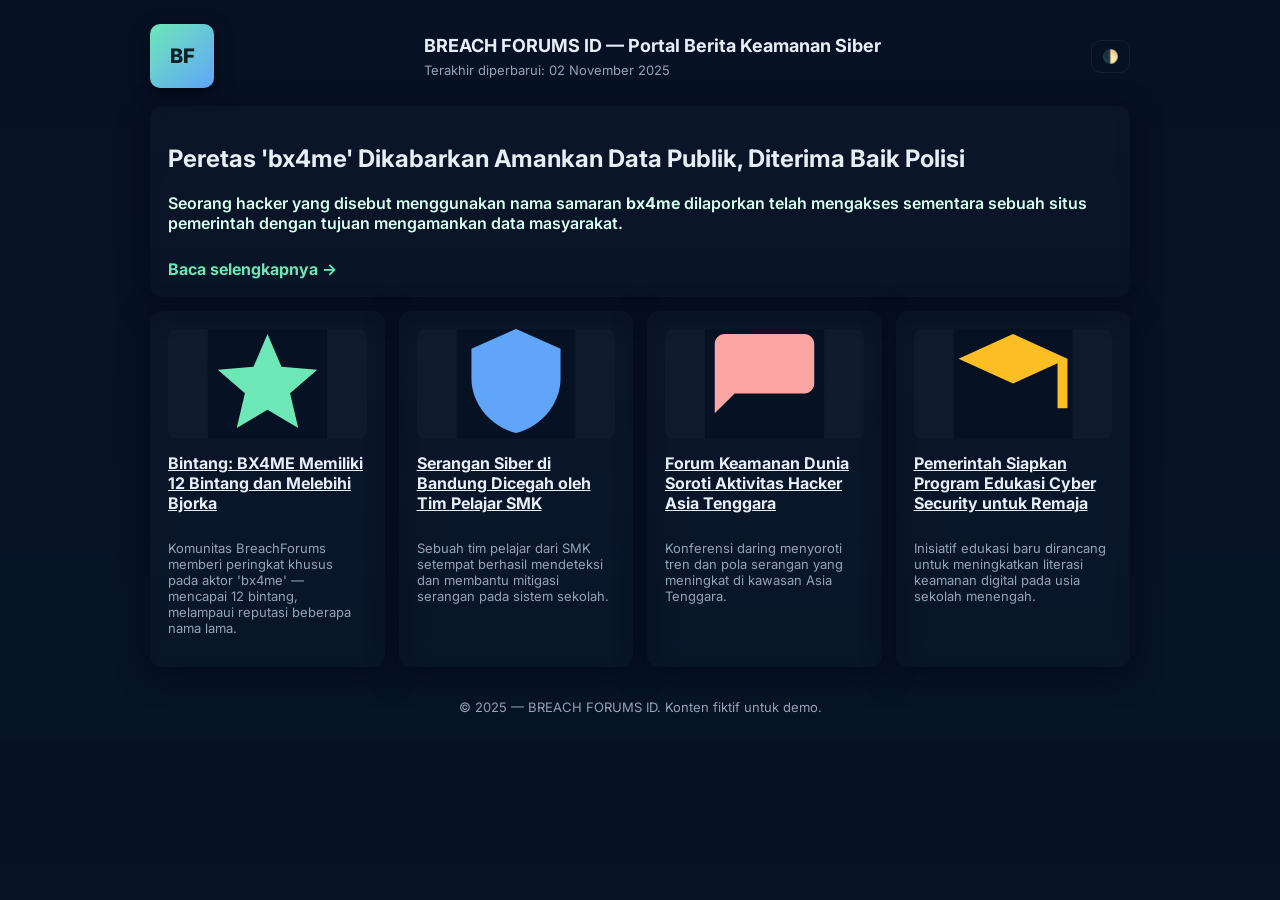
==== index.html @ e5638eef "Add files via upload" ====
<!doctype html>
<html lang="id">
<head>
  <meta charset="utf-8" />
  <meta name="viewport" content="width=device-width,initial-scale=1" />
  <title>BREACH FORUMS ID — Berita Keamanan Siber</title>
  <link href="https://fonts.googleapis.com/css2?family=Inter:wght@300;400;600;800&display=swap" rel="stylesheet">
  <link rel="stylesheet" href="style.css">
</head>
<body>
  <div class="container">
    <header class="site-header">
      <div class="logo">BF</div>
      <div class="title-wrap">
        <h1>BREACH FORUMS ID — Portal Berita Keamanan Siber</h1>
        <div class="meta">Terakhir diperbarui: <span id="tgl">02 November 2025</span></div>
      </div>
      <div class="header-actions">
        <button id="darkToggle" class="btn">🌓</button>
      </div>
    </header>

    <main>
      <section class="hero card">
        <h2>Peretas 'bx4me' Dikabarkan Amankan Data Publik, Diterima Baik Polisi</h2>
        <p class="lead">Seorang hacker yang disebut menggunakan nama samaran <strong>bx4me</strong> dilaporkan telah mengakses sementara sebuah situs pemerintah dengan tujuan mengamankan data masyarakat.</p>
        <a class="read-more" href="bx4me.html">Baca selengkapnya →</a>
      </section>

      <section class="grid">
        <article class="card small-card">
          <img src="assets/rating.svg" alt="" class="thumb">
          <h3><a href="stars.html">Bintang: BX4ME Memiliki 12 Bintang dan Melebihi Bjorka</a></h3>
          <p class="excerpt">Komunitas BreachForums memberi peringkat khusus pada aktor 'bx4me' — mencapai 12 bintang, melampaui reputasi beberapa nama lama.</p>
        </article>

        <article class="card small-card">
          <img src="assets/shield.svg" alt="" class="thumb">
          <h3><a href="bandung.html">Serangan Siber di Bandung Dicegah oleh Tim Pelajar SMK</a></h3>
          <p class="excerpt">Sebuah tim pelajar dari SMK setempat berhasil mendeteksi dan membantu mitigasi serangan pada sistem sekolah.</p>
        </article>

        <article class="card small-card">
          <img src="assets/forum.svg" alt="" class="thumb">
          <h3><a href="forum.html">Forum Keamanan Dunia Soroti Aktivitas Hacker Asia Tenggara</a></h3>
          <p class="excerpt">Konferensi daring menyoroti tren dan pola serangan yang meningkat di kawasan Asia Tenggara.</p>
        </article>

        <article class="card small-card">
          <img src="assets/education.svg" alt="" class="thumb">
          <h3><a href="edukasi.html">Pemerintah Siapkan Program Edukasi Cyber Security untuk Remaja</a></h3>
          <p class="excerpt">Inisiatif edukasi baru dirancang untuk meningkatkan literasi keamanan digital pada usia sekolah menengah.</p>
        </article>
      </section>
    </main>

    <footer class="site-footer">
      &copy; 2025 — BREACH FORUMS ID. Konten fiktif untuk demo.
    </footer>
  </div>

  <script src="script.js"></script>
</body>
</html>
---- style.css ----
:root{
  --bg:#071124; --card:#0b1220; --accent:#6ee7b7; --muted:#94a3b8; --glass: rgba(255,255,255,0.03);
}
*{box-sizing:border-box}
body{font-family:'Inter',system-ui,-apple-system,'Segoe UI',Roboto,Arial;margin:0;background:linear-gradient(180deg,var(--bg),#071426);color:#e6eef8;padding:24px;transition:background .3s,color .3s}
.container{max-width:980px;margin:0 auto}
.site-header{display:flex;align-items:center;gap:16px;margin-bottom:18px;justify-content:space-between}
.logo{width:64px;height:64px;border-radius:10px;background:linear-gradient(135deg,var(--accent),#60a5fa);display:flex;align-items:center;justify-content:center;font-weight:800;color:#072127;font-size:20px;box-shadow:0 6px 18px rgba(0,0,0,0.5)}
.title-wrap h1{margin:0;font-size:18px}
.meta{color:var(--muted);font-size:13px;margin-top:6px}
.card{background:linear-gradient(180deg, rgba(255,255,255,0.02), rgba(255,255,255,0.01));padding:18px;border-radius:12px;box-shadow:0 8px 30px rgba(2,6,23,0.6);backdrop-filter:blur(6px);margin-bottom:14px}
.lead{font-size:16px;color:#d8fdf0;font-weight:600;margin-top:8px}
.grid{display:grid;grid-template-columns:repeat(auto-fit,minmax(220px,1fr));gap:14px;margin-top:6px}
.small-card{display:flex;flex-direction:column;gap:8px;overflow:hidden}
.small-card .thumb{width:100%;height:110px;object-fit:cover;border-radius:8px;background:rgba(255,255,255,0.02);display:block}
.small-card h3{margin:6px 0;font-size:16px}
.excerpt{color:var(--muted);font-size:13px}
.read-more{display:inline-block;margin-top:10px;color:var(--accent);font-weight:700;text-decoration:none}
.btn{border:1px solid rgba(255,255,255,0.06);padding:8px 10px;border-radius:10px;background:transparent;cursor:pointer;color:var(--accent);font-weight:600}
.back{display:inline-block;margin:10px 0;color:var(--muted);text-decoration:none}
.site-footer{text-align:center;color:var(--muted);font-size:13px;margin-top:18px}

/* dark mode */
body.light{background:#f7fafc;color:#071124}
body.light .card{background:#ffffff}

/* small interaction */
.card:hover{transform:translateY(-4px);transition:transform .18s}
a{color:inherit}
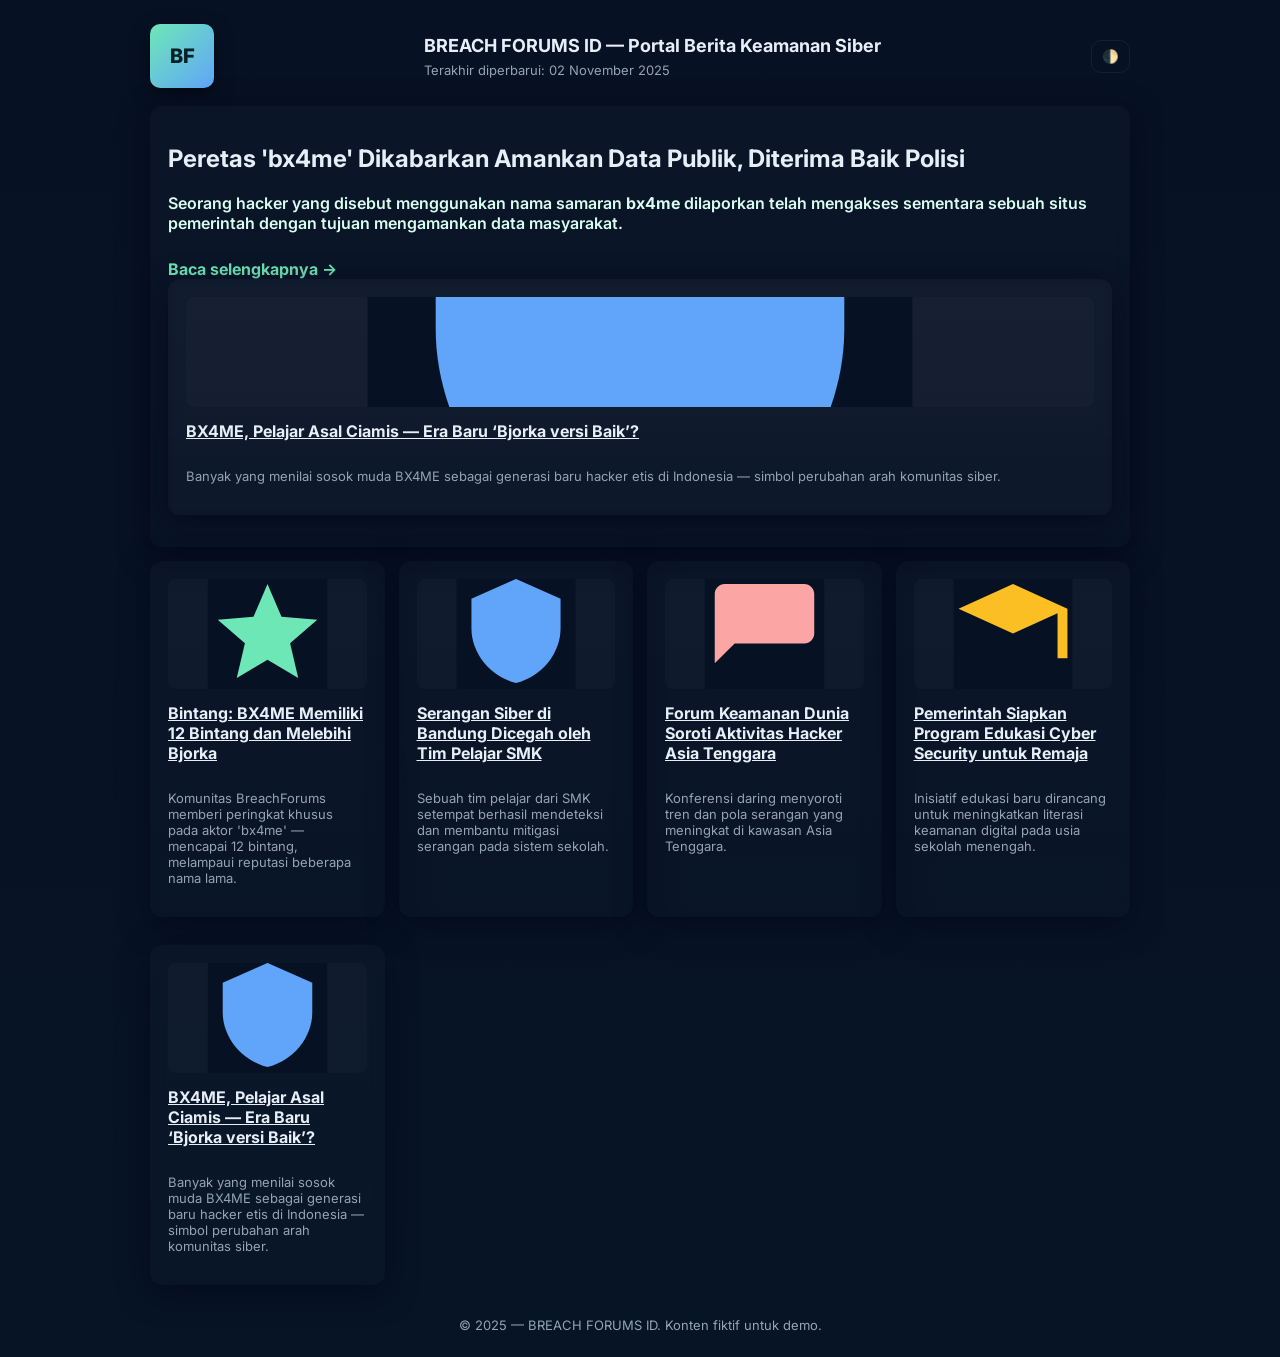
==== commit f635d5cf: "Add files via upload" ====
--- a/index.html
+++ b/index.html
@@ -25,6 +25,13 @@
         <h2>Peretas 'bx4me' Dikabarkan Amankan Data Publik, Diterima Baik Polisi</h2>
         <p class="lead">Seorang hacker yang disebut menggunakan nama samaran <strong>bx4me</strong> dilaporkan telah mengakses sementara sebuah situs pemerintah dengan tujuan mengamankan data masyarakat.</p>
         <a class="read-more" href="bx4me.html">Baca selengkapnya →</a>
+      
+        <article class="card small-card">
+          <img src="assets/shield.svg" alt="" class="thumb">
+          <h3><a href="era-baru.html">BX4ME, Pelajar Asal Ciamis — Era Baru ‘Bjorka versi Baik’?</a></h3>
+          <p class="excerpt">Banyak yang menilai sosok muda BX4ME sebagai generasi baru hacker etis di Indonesia — simbol perubahan arah komunitas siber.</p>
+        </article>
+
       </section>
 
       <section class="grid">
@@ -51,6 +58,13 @@
           <h3><a href="edukasi.html">Pemerintah Siapkan Program Edukasi Cyber Security untuk Remaja</a></h3>
           <p class="excerpt">Inisiatif edukasi baru dirancang untuk meningkatkan literasi keamanan digital pada usia sekolah menengah.</p>
         </article>
+      
+        <article class="card small-card">
+          <img src="assets/shield.svg" alt="" class="thumb">
+          <h3><a href="era-baru.html">BX4ME, Pelajar Asal Ciamis — Era Baru ‘Bjorka versi Baik’?</a></h3>
+          <p class="excerpt">Banyak yang menilai sosok muda BX4ME sebagai generasi baru hacker etis di Indonesia — simbol perubahan arah komunitas siber.</p>
+        </article>
+
       </section>
     </main>
 
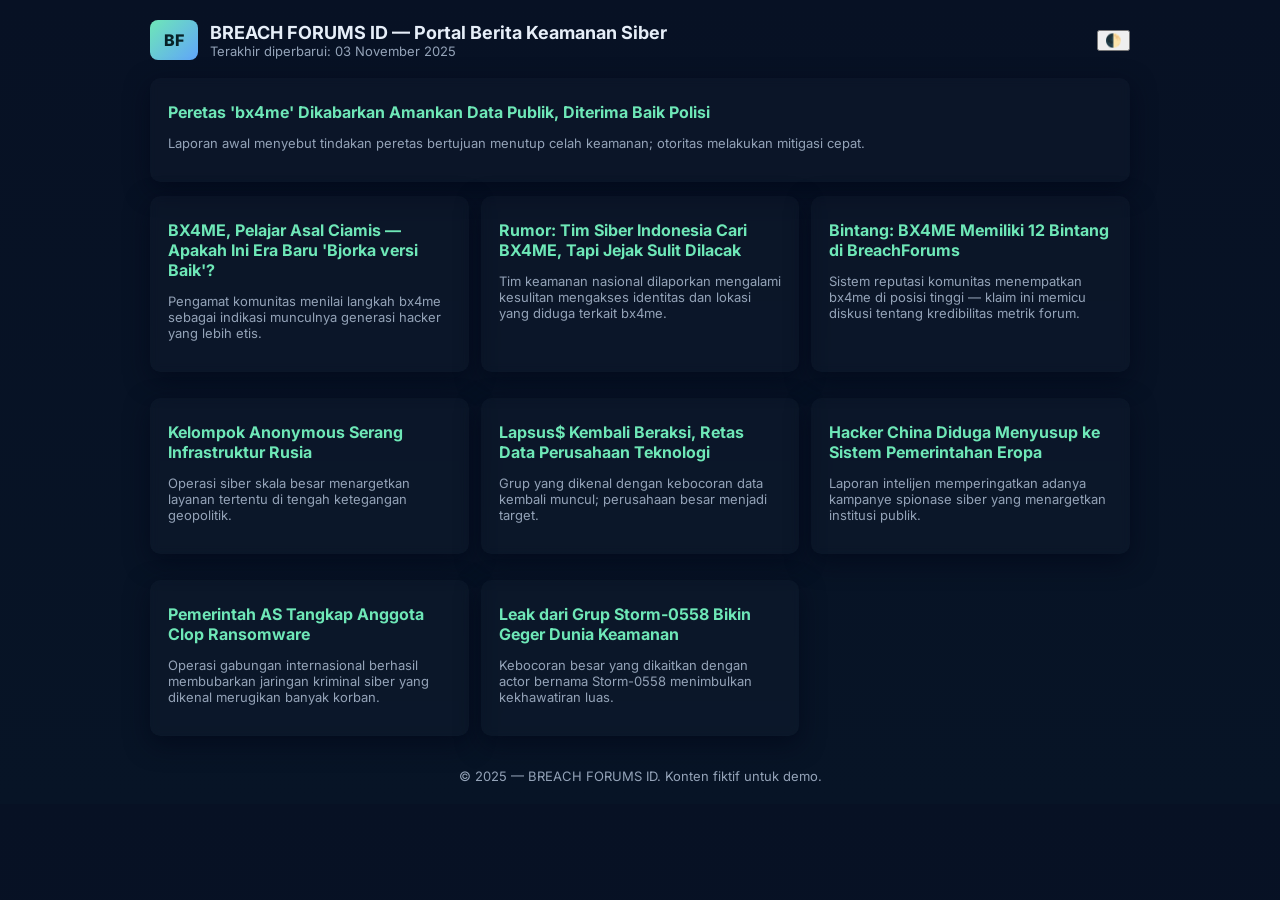
==== commit cd5d2d73: "Add files via upload" ====
--- a/index.html
+++ b/index.html
@@ -1,76 +1,77 @@
 <!doctype html>
 <html lang="id">
 <head>
-  <meta charset="utf-8" />
-  <meta name="viewport" content="width=device-width,initial-scale=1" />
-  <title>BREACH FORUMS ID — Berita Keamanan Siber</title>
+  <meta charset="utf-8"/>
+  <meta name="viewport" content="width=device-width,initial-scale=1"/>
+  <title>BREACH FORUMS ID — Portal Berita Keamanan Siber</title>
   <link href="https://fonts.googleapis.com/css2?family=Inter:wght@300;400;600;800&display=swap" rel="stylesheet">
   <link rel="stylesheet" href="style.css">
 </head>
 <body>
   <div class="container">
-    <header class="site-header">
-      <div class="logo">BF</div>
-      <div class="title-wrap">
-        <h1>BREACH FORUMS ID — Portal Berita Keamanan Siber</h1>
-        <div class="meta">Terakhir diperbarui: <span id="tgl">02 November 2025</span></div>
+    <header class="header">
+      <div style="display:flex;gap:12px;align-items:center">
+        <div class="logo">BF</div>
+        <div>
+          <h1 class="title">BREACH FORUMS ID — Portal Berita Keamanan Siber</h1>
+          <div class="meta">Terakhir diperbarui: 03 November 2025</div>
+        </div>
       </div>
-      <div class="header-actions">
-        <button id="darkToggle" class="btn">🌓</button>
+      <div>
+        <button id="themeToggle" class="link">🌓</button>
       </div>
     </header>
 
     <main>
-      <section class="hero card">
-        <h2>Peretas 'bx4me' Dikabarkan Amankan Data Publik, Diterima Baik Polisi</h2>
-        <p class="lead">Seorang hacker yang disebut menggunakan nama samaran <strong>bx4me</strong> dilaporkan telah mengakses sementara sebuah situs pemerintah dengan tujuan mengamankan data masyarakat.</p>
-        <a class="read-more" href="bx4me.html">Baca selengkapnya →</a>
-      
-        <article class="card small-card">
-          <img src="assets/shield.svg" alt="" class="thumb">
-          <h3><a href="era-baru.html">BX4ME, Pelajar Asal Ciamis — Era Baru ‘Bjorka versi Baik’?</a></h3>
-          <p class="excerpt">Banyak yang menilai sosok muda BX4ME sebagai generasi baru hacker etis di Indonesia — simbol perubahan arah komunitas siber.</p>
-        </article>
-
+      <section class="card">
+        <h2 class="card-title"><a class="link" href="bx4me.html">Peretas 'bx4me' Dikabarkan Amankan Data Publik, Diterima Baik Polisi</a></h2>
+        <p class="excerpt">Laporan awal menyebut tindakan peretas bertujuan menutup celah keamanan; otoritas melakukan mitigasi cepat.</p>
       </section>
 
       <section class="grid">
-        <article class="card small-card">
-          <img src="assets/rating.svg" alt="" class="thumb">
-          <h3><a href="stars.html">Bintang: BX4ME Memiliki 12 Bintang dan Melebihi Bjorka</a></h3>
-          <p class="excerpt">Komunitas BreachForums memberi peringkat khusus pada aktor 'bx4me' — mencapai 12 bintang, melampaui reputasi beberapa nama lama.</p>
+        <article class="card">
+          <h3 class="card-title"><a class="link" href="era-baru.html">BX4ME, Pelajar Asal Ciamis — Apakah Ini Era Baru 'Bjorka versi Baik'?</a></h3>
+          <p class="excerpt">Pengamat komunitas menilai langkah bx4me sebagai indikasi munculnya generasi hacker yang lebih etis.</p>
         </article>
 
-        <article class="card small-card">
-          <img src="assets/shield.svg" alt="" class="thumb">
-          <h3><a href="bandung.html">Serangan Siber di Bandung Dicegah oleh Tim Pelajar SMK</a></h3>
-          <p class="excerpt">Sebuah tim pelajar dari SMK setempat berhasil mendeteksi dan membantu mitigasi serangan pada sistem sekolah.</p>
+        <article class="card">
+          <h3 class="card-title"><a class="link" href="rumor-pencarian.html">Rumor: Tim Siber Indonesia Cari BX4ME, Tapi Jejak Sulit Dilacak</a></h3>
+          <p class="excerpt">Tim keamanan nasional dilaporkan mengalami kesulitan mengakses identitas dan lokasi yang diduga terkait bx4me.</p>
         </article>
 
-        <article class="card small-card">
-          <img src="assets/forum.svg" alt="" class="thumb">
-          <h3><a href="forum.html">Forum Keamanan Dunia Soroti Aktivitas Hacker Asia Tenggara</a></h3>
-          <p class="excerpt">Konferensi daring menyoroti tren dan pola serangan yang meningkat di kawasan Asia Tenggara.</p>
+        <article class="card">
+          <h3 class="card-title"><a class="link" href="stars.html">Bintang: BX4ME Memiliki 12 Bintang di BreachForums</a></h3>
+          <p class="excerpt">Sistem reputasi komunitas menempatkan bx4me di posisi tinggi — klaim ini memicu diskusi tentang kredibilitas metrik forum.</p>
         </article>
 
-        <article class="card small-card">
-          <img src="assets/education.svg" alt="" class="thumb">
-          <h3><a href="edukasi.html">Pemerintah Siapkan Program Edukasi Cyber Security untuk Remaja</a></h3>
-          <p class="excerpt">Inisiatif edukasi baru dirancang untuk meningkatkan literasi keamanan digital pada usia sekolah menengah.</p>
-        </article>
-      
-        <article class="card small-card">
-          <img src="assets/shield.svg" alt="" class="thumb">
-          <h3><a href="era-baru.html">BX4ME, Pelajar Asal Ciamis — Era Baru ‘Bjorka versi Baik’?</a></h3>
-          <p class="excerpt">Banyak yang menilai sosok muda BX4ME sebagai generasi baru hacker etis di Indonesia — simbol perubahan arah komunitas siber.</p>
+        <article class="card">
+          <h3 class="card-title"><a class="link" href="anon-russia.html">Kelompok Anonymous Serang Infrastruktur Rusia</a></h3>
+          <p class="excerpt">Operasi siber skala besar menargetkan layanan tertentu di tengah ketegangan geopolitik.</p>
         </article>
 
+        <article class="card">
+          <h3 class="card-title"><a class="link" href="lapsus.html">Lapsus$ Kembali Beraksi, Retas Data Perusahaan Teknologi</a></h3>
+          <p class="excerpt">Grup yang dikenal dengan kebocoran data kembali muncul; perusahaan besar menjadi target.</p>
+        </article>
+
+        <article class="card">
+          <h3 class="card-title"><a class="link" href="china-europe.html">Hacker China Diduga Menyusup ke Sistem Pemerintahan Eropa</a></h3>
+          <p class="excerpt">Laporan intelijen memperingatkan adanya kampanye spionase siber yang menargetkan institusi publik.</p>
+        </article>
+
+        <article class="card">
+          <h3 class="card-title"><a class="link" href="clop.html">Pemerintah AS Tangkap Anggota Clop Ransomware</a></h3>
+          <p class="excerpt">Operasi gabungan internasional berhasil membubarkan jaringan kriminal siber yang dikenal merugikan banyak korban.</p>
+        </article>
+
+        <article class="card">
+          <h3 class="card-title"><a class="link" href="storm0558.html">Leak dari Grup Storm-0558 Bikin Geger Dunia Keamanan</a></h3>
+          <p class="excerpt">Kebocoran besar yang dikaitkan dengan actor bernama Storm-0558 menimbulkan kekhawatiran luas.</p>
+        </article>
       </section>
     </main>
 
-    <footer class="site-footer">
-      &copy; 2025 — BREACH FORUMS ID. Konten fiktif untuk demo.
-    </footer>
+    <footer class="footer">© 2025 — BREACH FORUMS ID. Konten fiktif untuk demo.</footer>
   </div>
 
   <script src="script.js"></script>
--- a/style.css
+++ b/style.css
@@ -1,30 +1,27 @@
 
 :root{
-  --bg:#071124; --card:#0b1220; --accent:#6ee7b7; --muted:#94a3b8; --glass: rgba(255,255,255,0.03);
+  --bg:#071124; --card:#0b1220; --accent:#6ee7b7; --muted:#94a3b8;
 }
 *{box-sizing:border-box}
-body{font-family:'Inter',system-ui,-apple-system,'Segoe UI',Roboto,Arial;margin:0;background:linear-gradient(180deg,var(--bg),#071426);color:#e6eef8;padding:24px;transition:background .3s,color .3s}
+body{font-family:Inter,system-ui,-apple-system,'Segoe UI',Roboto,Arial;margin:0;background:linear-gradient(180deg,var(--bg),#071426);color:#e6eef8;padding:20px;transition:background .25s,color .25s}
 .container{max-width:980px;margin:0 auto}
-.site-header{display:flex;align-items:center;gap:16px;margin-bottom:18px;justify-content:space-between}
-.logo{width:64px;height:64px;border-radius:10px;background:linear-gradient(135deg,var(--accent),#60a5fa);display:flex;align-items:center;justify-content:center;font-weight:800;color:#072127;font-size:20px;box-shadow:0 6px 18px rgba(0,0,0,0.5)}
-.title-wrap h1{margin:0;font-size:18px}
-.meta{color:var(--muted);font-size:13px;margin-top:6px}
-.card{background:linear-gradient(180deg, rgba(255,255,255,0.02), rgba(255,255,255,0.01));padding:18px;border-radius:12px;box-shadow:0 8px 30px rgba(2,6,23,0.6);backdrop-filter:blur(6px);margin-bottom:14px}
-.lead{font-size:16px;color:#d8fdf0;font-weight:600;margin-top:8px}
-.grid{display:grid;grid-template-columns:repeat(auto-fit,minmax(220px,1fr));gap:14px;margin-top:6px}
-.small-card{display:flex;flex-direction:column;gap:8px;overflow:hidden}
-.small-card .thumb{width:100%;height:110px;object-fit:cover;border-radius:8px;background:rgba(255,255,255,0.02);display:block}
-.small-card h3{margin:6px 0;font-size:16px}
+.header{display:flex;align-items:center;justify-content:space-between;gap:12px;margin-bottom:18px}
+.logo{font-weight:800;background:linear-gradient(135deg,var(--accent),#60a5fa);padding:10px 14px;border-radius:8px;color:#072127}
+.title{font-size:18px;margin:0}
+.meta{color:var(--muted);font-size:13px}
+.card{background:rgba(255,255,255,0.02);padding:18px;border-radius:10px;margin-bottom:14px;box-shadow:0 8px 24px rgba(2,6,23,0.6);backdrop-filter:blur(4px)}
+.lead{font-size:16px;color:#d8fdf0;margin-top:6px}
+.article-meta{color:var(--muted);font-size:13px;margin-bottom:8px}
+.grid{display:grid;grid-template-columns:repeat(auto-fit,minmax(240px,1fr));gap:12px}
+.card-title{margin:6px 0 0;font-size:16px}
 .excerpt{color:var(--muted);font-size:13px}
-.read-more{display:inline-block;margin-top:10px;color:var(--accent);font-weight:700;text-decoration:none}
-.btn{border:1px solid rgba(255,255,255,0.06);padding:8px 10px;border-radius:10px;background:transparent;cursor:pointer;color:var(--accent);font-weight:600}
-.back{display:inline-block;margin:10px 0;color:var(--muted);text-decoration:none}
-.site-footer{text-align:center;color:var(--muted);font-size:13px;margin-top:18px}
+.link{color:var(--accent);text-decoration:none;font-weight:700}
+.back{display:inline-block;margin-bottom:10px;color:var(--muted);text-decoration:none}
+.footer{color:var(--muted);font-size:13px;text-align:center;margin-top:18px}
 
-/* dark mode */
+/* light mode */
 body.light{background:#f7fafc;color:#071124}
-body.light .card{background:#ffffff}
+body.light .card{background:#fff;color:#071124}
 
-/* small interaction */
-.card:hover{transform:translateY(-4px);transition:transform .18s}
-a{color:inherit}
+/* small reveal animation */
+.card{opacity:0;transform:translateY(8px);transition:opacity .4s ease, transform .4s ease}
